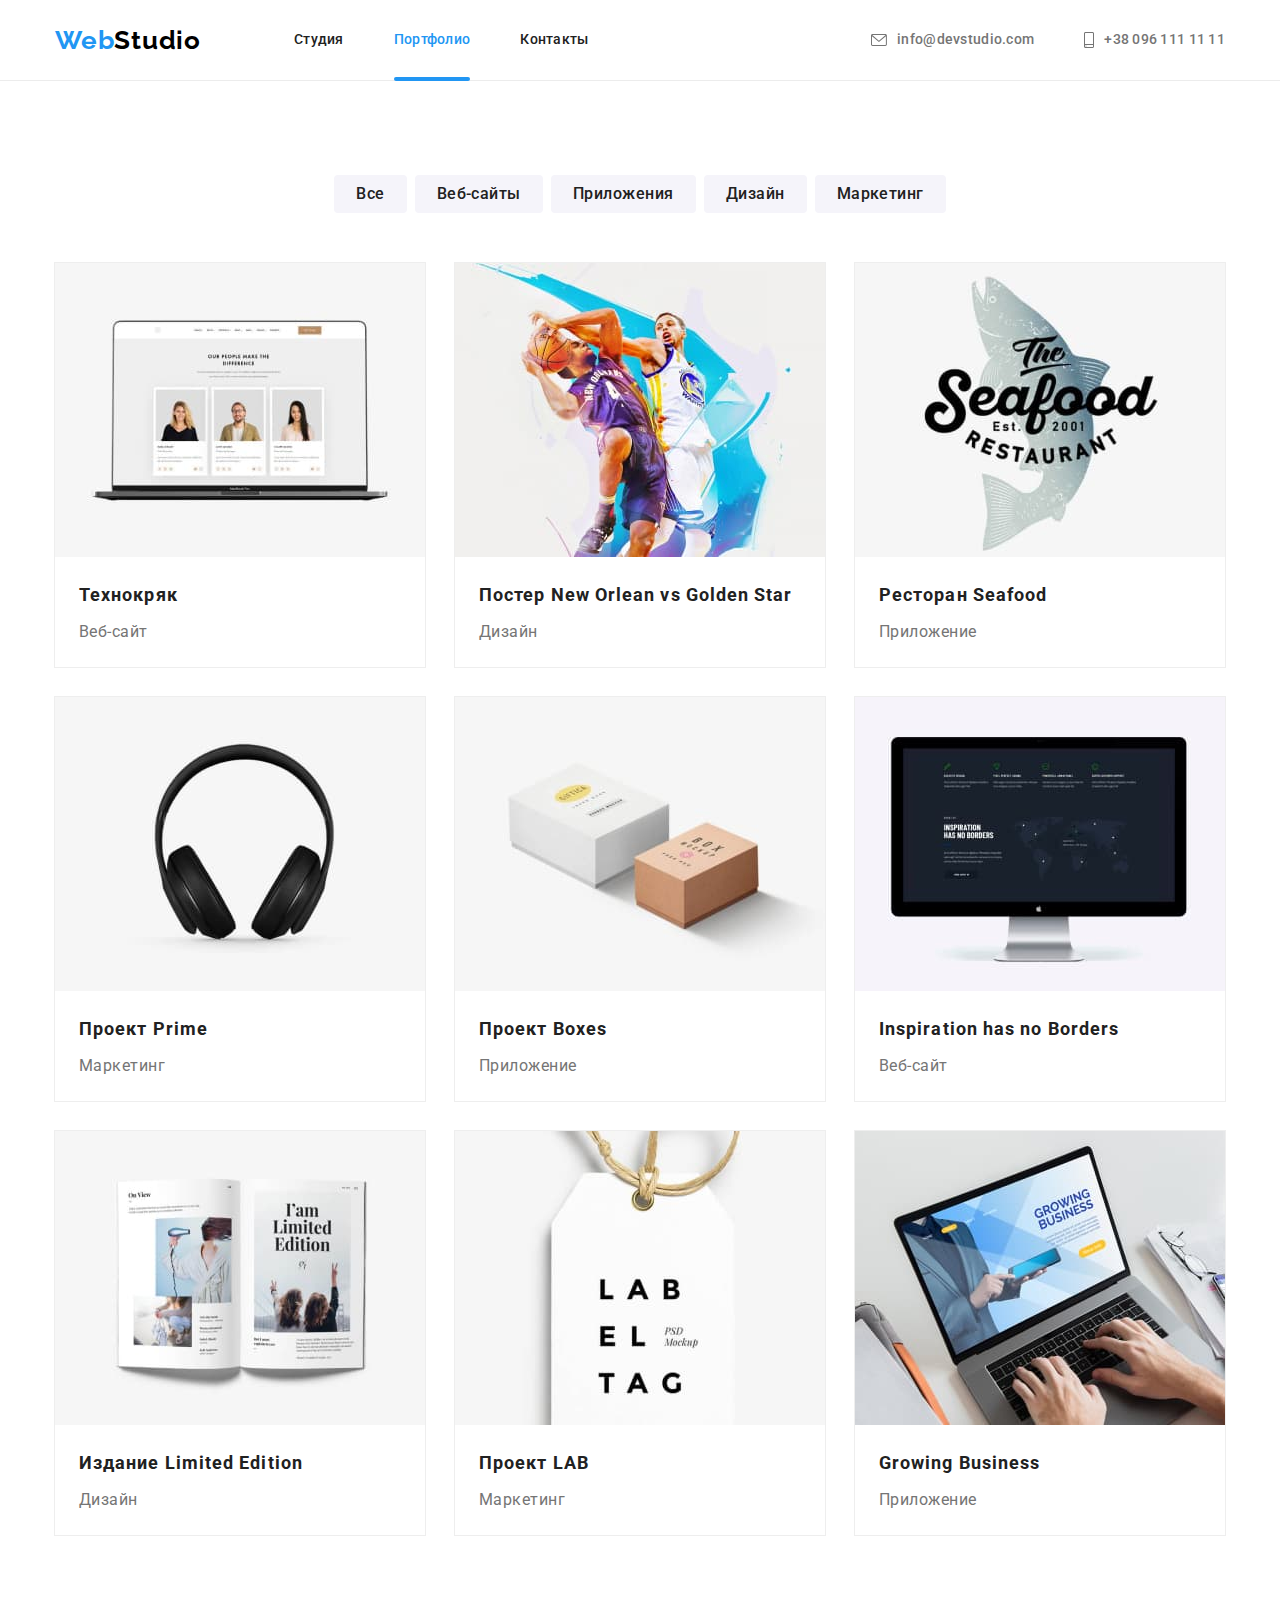
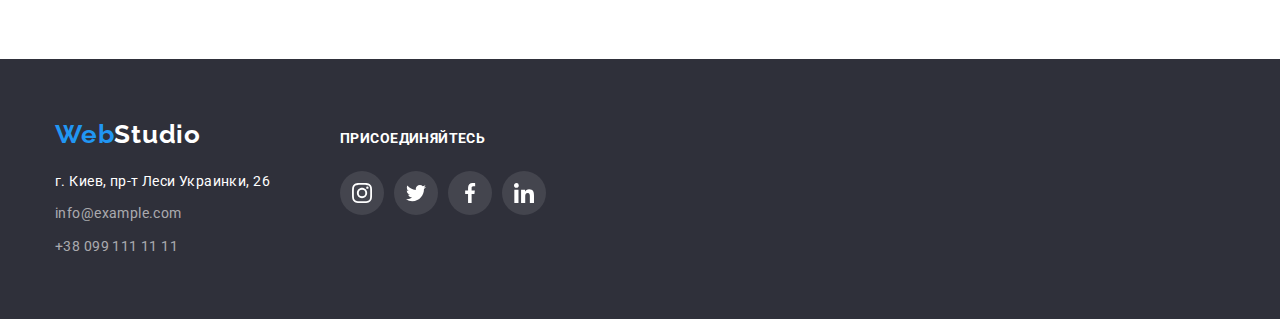
==== portfolio.html @ f5978f8e "add files from previous home-work" ====
<!DOCTYPE html>
<html lang="ru">
<head>
    <meta charset="UTF-8">
    <meta http-equiv="X-UA-Compatible" content="IE=edge">
    <meta name="viewport" content="width=device-width, initial-scale=1.0">
    <title>Портфолио</title>
    <link rel="preconnect" href="https://fonts.googleapis.com">
    <link rel="preconnect" href="https://fonts.gstatic.com" crossorigin>
    <link href="https://fonts.googleapis.com/css2?family=Raleway:wght@700&family=Roboto:wght@400;500;700;900&display=swap"
        rel="stylesheet">
    <link rel="stylesheet" href="https://cdnjs.cloudflare.com/ajax/libs/modern-normalize/1.1.0/modern-normalize.css"
        integrity="sha512-Y0MM+V6ymRKN2zStTqzQ227DWhhp4Mzdo6gnlRnuaNCbc+YN/ZH0sBCLTM4M0oSy9c9VKiCvd4Jk44aCLrNS5Q=="
        crossorigin="anonymous" referrerpolicy="no-referrer" />
    <link rel="stylesheet" href="./css/styles.css" />
</head>
<body>
    <!--Шапка документа-->
    <header class="header">
        <div class="container container-header">
            <nav class="header-nav">
                <a lang=en class="link header-logo" href="/"> <span class="web-logo">Web</span>Studio</a>
                <ul class="list site-nav-list">
                    <li class="item header-item"><a class="link header-link"
                            href="./index.html">Студия</a></li>
                    <li class="item header-item"><a class="link header-link header-link-active" href="./portfolio.html">Портфолио</a></li>
                    <li class="item header-item"><a class="link header-link" href="#contacts">Контакты</a></li>
                </ul>
            </nav>
            <a class="link link-contacts-header" href="mailto:info@devstudio.com">
                <svg class="contacts-header-icon" width="16" height="12">
                    <use href="./images/icons.svg#icon-envelope">
                    </use>
                </svg>
                info@devstudio.com</a>
            <a class="link link-contacts-header" href="tel:+380961111111 ">
                <svg class="contacts-header-icon" width="10" height="16">
                    <use href="./images/icons.svg#icon-smartphone">
                    </use>
                </svg>
                +38 096 111 11 11</a>
        </div>
    </header>
    <!--Портфолио-->
    <main>
        <section class="section portfolio">
            <div class="container">
                <h1 class="visually-hidden">Портфолио</h1>
                <ul class="list portfolio-filter-list">
                    <li class="item item-portfolio-btn">
                        <button type="button" class="btn portfolio-btn-filter">
                            Все
                        </button>
                    </li>
                    <li class="item item-portfolio-btn">
                        <button type="button" class="btn portfolio-btn-filter">
                            Веб-сайты
                        </button>
                    </li>
                    <li class="item item-portfolio-btn">
                        <button type="button" class="btn portfolio-btn-filter">
                            Приложения
                        </button>
                    </li>
                    <li class="item item-portfolio-btn">
                        <button type="button" class="btn portfolio-btn-filter">
                            Дизайн
                        </button>
                    </li>
                    <li class="item item-portfolio-btn">
                        <button type="button" class="btn portfolio-btn-filter">
                            Маркетинг
                        </button>
                    </li>
                </ul>
                <ul class="list portfolio-content-list">
                    <li class="item portfolio-content-item">
                        <a class="link portfolio-content-link" href="#">
                            <div class="portfolio-content-wrapper">
                                <img src="./images/technokryak.jpg" alt="веб-сайт Технокряк" width="370" class="portfolio-img">
                                <p class="portfolio-content-text">
                                    Технокряк это современная площадка распространения коронавируса. Компании используют эту платформу для цифрового
                                    шпионажа и атак на защищённые сервера конкурентов.
                                </p>
                            </div>
                            <h3 class="portfolio-content-title">Технокряк</h3>
                            <p class="portfolio-content-type">Веб-сайт</p>
                        </a>
                    </li>
                    <li class="item portfolio-content-item">
                        <a class="link portfolio-content-link" href="#">
                            <div class="portfolio-content-wrapper">
                                <img src="./images/poster-new-orlean-vs-golden-star.jpg"
                                    alt="борьба за мяч игроков Нового Орлеана И Голден Стар" width='370' class="portfolio-img">
                                <p class="portfolio-content-text">
                                    Lorem ipsum dolor sit amet consectetur adipisicing elit. Magni ex, enim asperiores voluptate nam modi optio ratione eaque!
                                   </p>
                            </div>
                            <h3 class="portfolio-content-title">Постер New Orlean vs Golden Star</h3>
                            <p class="portfolio-content-type">Дизайн</p>
                        </a>
                    </li>
                    <li class="item portfolio-content-item">
                        <a class="link portfolio-content-link" href="#">
                            <div class="portfolio-content-wrapper">
                                <img src="./images/seafood-restoraunt.jpg" alt="Лого ресторана" width='370' class="portfolio-img">
                                <p class="portfolio-content-text">
                                    Lorem ipsum dolor sit amet consectetur adipisicing elit. Facilis laborum earum nam odit molestias in corrupti numquam suscipit?
                                </p>
                            </div>
                            <h3 class="portfolio-content-title">Ресторан Seafood</h3>
                            <p class="portfolio-content-type">Приложение</p>
                        </a>
                    </li>
                    <li class="item portfolio-content-item">
                        <a class="link portfolio-content-link" href="#">
                            <div class="portfolio-content-wrapper">
                                <img src="./images/project-prime.jpg" alt="Наушники" width='370' class="portfolio-img">
                                <p class="portfolio-content-text">
                                    Lorem ipsum dolor sit amet, consectetur adipisicing elit. Sapiente laudantium eius magnam itaque deleniti hic, iure vero similique?
                                </p>
                            </div>
                            <h3 class="portfolio-content-title">Проект Prime</h3>
                            <p class="portfolio-content-type">Маркетинг</p>
                        </a>
                    </li>
                    <li class="item portfolio-content-item">
                        <a class="link portfolio-content-link" href="#">
                            <div class="portfolio-content-wrapper">
                                <img src="./images/project-boxes.jpg" alt="Две коробки" width='370' class="portfolio-img">
                                <p class="portfolio-content-text">
                                    Lorem ipsum dolor sit amet, consectetur adipisicing elit. Sapiente laudantium eius magnam itaque deleniti hic, iure vero similique?
                                </p>
                            </div>
                            <h3 class="portfolio-content-title">Проект Boxes</h3>
                            <p class="portfolio-content-type">Приложение</p>
                        </a>
                    </li>
                    <li class="item portfolio-content-item">
                        <a class="link portfolio-content-link" href="#">
                            <div class="portfolio-content-wrapper">
                                <img src="./images/inspiration-has-no-borders.jpg" alt="Монитор с открытой страницей сайта" width='370' class="portfolio-img">
                                <p class="portfolio-content-text">
                                    Lorem ipsum dolor sit amet, consectetur adipisicing elit. Sapiente laudantium eius magnam itaque deleniti hic, iure vero similique?
                                </p>
                            </div>
                            <h3 class="portfolio-content-title">Inspiration has no Borders</h3>
                            <p class="portfolio-content-type">Веб-сайт</p>
                        </a>
                    </li>
                    <li class="item portfolio-content-item">
                        <a class="link portfolio-content-link" href="#">
                            <div class="portfolio-content-wrapper">
                                <img src="./images/limited-edition.jpg" alt="Дизайн журнала" width='370' class="portfolio-img">
                                <p class="portfolio-content-text">
                                    Lorem ipsum dolor sit amet, consectetur adipisicing elit. Sapiente laudantium eius magnam itaque deleniti hic, iure vero similique?
                                </p>
                            </div>
                            <h3 class="portfolio-content-title">Издание Limited Edition</h3>
                            <p class="portfolio-content-type">Дизайн</p>
                        </a>
                    </li>
                    <li class="item portfolio-content-item">
                        <a class="link portfolio-content-link" href="#">
                            <div class="portfolio-content-wrapper">
                                <img src="./images/project-lab.jpg" alt="Ярлык" width='370' class="portfolio-img">
                                <p class="portfolio-content-text">
                                    Lorem ipsum dolor sit amet, consectetur adipisicing elit. Sapiente laudantium eius magnam itaque deleniti hic, iure vero similique?
                                </p>
                            </div>
                            <h3 class="portfolio-content-title">Проект LAB</h3>
                            <p class="portfolio-content-type">Маркетинг</p>
                        </a>
                    </li>
                    <li class="item portfolio-content-item">
                        <a class="link portfolio-content-link" href="#">
                            <div class="portfolio-content-wrapper">
                                <img src="./images/growing-business.jpg" alt="Работа в приложении" width='370' class="portfolio-img">
                                <p class="portfolio-content-text">
                                    Lorem ipsum dolor sit amet, consectetur adipisicing elit. Sapiente laudantium eius magnam itaque deleniti hic, iure vero similique?
                                </p>
                            </div>
                            <h3 class="portfolio-content-title">Growing Business</h3>
                            <p class="portfolio-content-type">Приложение</p>
                        </a>
                    </li>
                </ul>
            </div>
        </section>
    </main>
    <!--Футер-->
    <footer id="contacts" class="footer">
        <div class="container footer-container">
            <div>
                <a class="link footer-logo" href="/" lang=en><span class="web-logo">Web</span>Studio</a>
                <address class="footer-address">
                    <a class="link link-address-footer" href="https://goo.gl/maps/L61B1R2VTf1F4Kwa7" target="_blank"
                        rel="noopener noreferrer">г. Киев, пр-т Леси Украинки, 26</a>
                    <a class="link link-contacts-footer" href="mailto:info@example.com">info@example.com</a>
                    <a class="link link-contacts-footer" href="tel:+380991111111">+38 099 111 11 11</a>
                </address>
            </div>
            <div class="join-us">
                <p class="join-us-title">Присоединяйтесь</p>
                <ul class="list footer-social-list">
                    <li class="item footer-social-item">
                        <a class="footer-social-link" href="https://www.instagram.com/" target="_blank"
                            rel="noopener noreferrer">
                            <svg class="footer-social-icon" width="20" height="20">
                                <use href="images/icons.svg#icon-instagram"></use>
                            </svg>
                        </a>
                    </li>
                    <li class="item footer-social-item">
                        <a class="footer-social-link" href="https://twitter.com/" target="_blank" rel="noopener noreferrer">
                            <svg class="footer-social-icon" width="20" height="20">
                                <use href="images/icons.svg#icon-twitter"></use>
                            </svg>
                        </a>
                    </li>
                    <li class="item footer-social-item">
                        <a class="footer-social-link" href="https://www.facebook.com/" target="_blank"
                            rel="noopener noreferrer">
                            <svg class="footer-social-icon" width="20" height="20">
                                <use href="images/icons.svg#icon-facebook"></use>
                            </svg>
                        </a>
                    </li>
                    <li class="item footer-social-item">
                        <a class="footer-social-link" href="https://www.linkedin.com/" target="_blank"
                            rel="noopener noreferrer">
                            <svg class="footer-social-icon" width="20" height="20">
                                <use href="images/icons.svg#icon-linkedin"></use>
                            </svg>
                        </a>
                    </li>
                </ul>
            </div>
        </div>
    </footer>
</body>
</html>
---- css/styles.css ----
:root {
  --main-color: #212121;
  --background-color-main: #ffffff;
  --background-color-hero: #2f303a;
  --background-color-footer: #2f303a;
  --background-color-team: #f5f4fa;
  --btn-color-one: #2196f3;
  --btn-color-two: #f5f4fa;
  --active-page-color: #2196f3;
  --logo-color-one: #000000;
  --logo-color-two: #2196f3;
  --logo-color-three: #ffffff;
  --contact-header-color: #757575;
  --paragraph-color: #757575;
  --what-we-do-text-color: #ffffff;
  --portfolio-content-text: #ffffff;
  --accent-color-one: #188ce8;
  --accent-color-two: #2196f3;
  --h1-color: #ffffff;
  --contact-footer-color: rgba(255, 255, 255, 0.6);
  --address-footer-color: #ffffff;
  --button-text-color: #ffffff;
  --button-accent-bckgrnd: #188ce8;
  --icon-color-one: #afb1b8;
  --icon-color-two: #ffffff;
}

.container {
  width: 1200px;
  margin: 0 auto;
  padding-left: 15px;
  padding-right: 15px;
}
.link {
  text-decoration: none;
}
.visually-hidden {
  position: absolute;
  width: 1px;
  height: 1px;
  margin: -1px;
  padding: 0;
  overflow: hidden;
  border: 0;
  clip: rect(0 0 0 0);
}
h1,
h2,
h3,
h4,
h5,
h6,
p {
  margin: 0;
}
ul,
ol {
  list-style: none;
  margin: 0;
  padding: 0;
}
img {
  display: block;
}
.btn {
  cursor: pointer;
}
body {
  font-family: "Roboto", sans-serif;
  color: var(--main-color);
}
.section {
  padding-top: 94px;
  padding-bottom: 94px;
}

/* a:visited {
  text-decoration: none;
} */
/* --------------------------------------------STUDIO PAGE-------------------------------------- */
/* -------HEADER---------- */
.header {
  background-color: var(--background-color-main);
  border-bottom: 1px solid #ececec;
}
.container-header {
  display: flex;
  align-items: center;
}
.header-nav {
  display: flex;
  align-items: center;
}
.header-logo {
  font-family: "Raleway", sans-serif;
  font-weight: 700;
  font-size: 26px;
  line-height: 1.19;
  letter-spacing: 0.03em;
  color: var(--logo-color-one);
}
.web-logo {
  color: var(--logo-color-two);
}
.site-nav-list {
  display: flex;
  margin-left: 93px;
}
.site-nav-list .item:not(:last-child) {
  margin-right: 50px;
}
.header-link {
  padding: 32px 0;
  display: block;
  font-weight: 500;
  font-size: 14px;
  line-height: 1.14;
  letter-spacing: 0.02em;
  color: var(--main-color);
  transition: color 250ms cubic-bezier(0.4, 0, 0.2, 1);
}
.header-link:hover {
  color: var(--accent-color-one);
}
.header-link:focus {
  color: var(--accent-color-one);
}
.header-link-active {
  position: relative;
  color: var(--active-page-color);
}
.header-link-active::after {
  content: "";
  position: absolute;
  bottom: -1px;
  left: 0;
  width: 100%;
  height: 4px;
  border-radius: 2px;
  background-color: var(--active-page-color);
}
.link-contacts-header {
  display: inline-flex;
  align-items: center;
  font-weight: 500;
  font-size: 14px;
  line-height: 1.14;
  letter-spacing: 0.02em;
  color: var(--contact-header-color);
  margin-left: auto;
  transition: color 250ms cubic-bezier(0.4, 0, 0.2, 1);
}

.contacts-header-icon {
  margin-right: 10px;
  fill: var(--contact-header-color);
  transition: fill 250ms cubic-bezier(0.4, 0, 0.2, 1);
}
.link-contacts-header + .link-contacts-header {
  margin-left: 50px;
}
.link-contacts-header:hover,
.link-contacts-header:focus {
  color: var(--accent-color-two);
}

.link-contacts-header:hover .contacts-header-icon,
.link-contacts-header:focus .contacts-header-icon {
  fill: var(--accent-color-two);
}

/* ------HERO------- */
.hero {
  margin: 0 auto;
  padding-top: 200px;
  padding-bottom: 200px;
  max-width: 1600px;
  background-color: var(--background-color-hero);
  background-image: linear-gradient(
      to right,
      rgba(47, 48, 58, 0.4),
      rgba(47, 48, 58, 0.4)
    ),
    url(../images/hero.jpg);
  background-size: cover;
  background-repeat: no-repeat;
  background-position: center;
  text-align: center;
}
.hero-h1 {
  margin: 0 auto 30px;
  width: 696px;
  font-weight: 900;
  font-size: 44px;
  line-height: 1.36;
  letter-spacing: 0.06em;
  text-transform: uppercase;
  color: var(--h1-color);
}
.hero-btn {
  padding: 10px 32px;
  min-width: 200px;
  min-height: 50px;
  background: var(--btn-color-one);
  font-family: inherit;
  font-weight: 700;
  font-size: 16px;
  line-height: 1.87;
  color: var(--button-text-color);
  letter-spacing: 0.06em;
  box-shadow: 0px 4px 4px rgba(0, 0, 0, 0.15);
  border-radius: 4px;
  border-style: none;
  transition: background-color 250ms cubic-bezier(0.4, 0, 0.2, 1);
}
.hero-btn:hover {
  background-color: var(--button-accent-bckgrnd);
}
.hero-btn:focus {
  background-color: var(--button-accent-bckgrnd);
}
/* -------ADVANTAGES------- */
.advantages-list {
  display: flex;
  flex-wrap: wrap;
}
.advantages-item {
  width: 270px;
  margin-right: 30px;
}
.advantages-item:nth-child(4n) {
  margin-right: 0;
}
.icon-container {
  display: flex;
  align-items: center;
  justify-content: center;
  height: 120px;
  margin-bottom: 30px;
  background-color: var(--background-color-team);
  border-radius: 4px;
}
.advantages-title {
  margin-bottom: 10px;
  font-size: 14px;
  line-height: 1.14;
  letter-spacing: 0.03em;
  text-transform: uppercase;
}
.advantages-paragraph {
  font-size: 14px;
  line-height: 1.71;
  letter-spacing: 0.03em;
  color: var(--paragraph-color);
}
/* -------WHAT WE DO LIST------- */
.what-we-do {
  padding-top: 0;
  background-color: var(--background-color-main);
}
.what-we-do-title {
  margin-bottom: 50px;
  font-size: 36px;
  line-height: 1.17;
  text-align: center;
  letter-spacing: 0.03em;
}
.what-we-do-list {
  display: flex;
  flex-wrap: wrap;
}
.what-we-do-item {
  position: relative;
  margin-right: 30px;
}
.what-we-do-item:nth-child(3n) {
  margin-right: 0;
}
.what-we-do-text {
  position: absolute;
  bottom: 0;
  left: 0;
  width: 100%;
  padding-top: 27px;
  padding-bottom: 27px;
  background-color: rgba(47, 48, 58, 0.8);

  font-weight: 700;
  font-size: 14px;
  line-height: 1.14;
  text-align: center;
  letter-spacing: 0.03em;
  text-transform: uppercase;
  color: var(--what-we-do-text-color);
}
/* -------TEAM SQUAD------- */
.our-team {
  background-color: #f5f4fa;
}
.our-team-title {
  margin-bottom: 50px;
  font-size: 36px;
  line-height: 1.17;
  text-align: center;
  letter-spacing: 0.03em;
}
.our-team-list {
  display: flex;
  flex-wrap: wrap;
  margin: 0 auto;
}
.our-team-item {
  width: 270px;
  margin-right: 30px;

  background-color: var(--background-color-main);
  box-shadow: 0px 1px 3px rgba(0, 0, 0, 0.12), 0px 1px 1px rgba(0, 0, 0, 0.14),
    0px 2px 1px rgba(0, 0, 0, 0.2);
  border-radius: 0px 0px 4px 4px;
}
.our-team-item:nth-child(4n) {
  margin-right: 0;
}
.our-team-member-name {
  margin: 30px auto 10px;
  font-weight: 500;
  font-size: 16px;
  line-height: 1.19;
  text-align: center;
  letter-spacing: 0.03em;
}
.our-team-member-profession {
  font-size: 16px;
  line-height: 1.19;
  text-align: center;
  letter-spacing: 0.03em;
  color: var(--paragraph-color);
}
.team-social-list {
  display: flex;
  justify-content: center;
  margin-top: 16px;
  margin-left: auto;
  margin-right: auto;
  margin-bottom: 30px;
}
.team-social-item + .team-social-item {
  margin-left: 10px;
}
.team-social-link {
  width: 44px;
  height: 44px;
  display: flex;
  justify-content: center;
  align-items: center;
  border-radius: 50%;
  transition: background-color 250ms cubic-bezier(0.4, 0, 0.2, 1);
}
.team-social-icon {
  fill: var(--icon-color-one);
  transition: fill 250ms cubic-bezier(0.4, 0, 0.2, 1);
}
.team-social-link:focus,
.team-social-link:hover {
  background-color: var(--accent-color-two);
}
.team-social-link:focus .team-social-icon,
.team-social-link:hover .team-social-icon {
  fill: #ffffff;
}
/* ------CLIENTS----- */
.clients-title {
  font-size: 36px;
  line-height: 1.17;
  text-align: center;
  letter-spacing: 0.03em;
  margin-bottom: 50px;
}

.clients-list {
  display: flex;
  flex-wrap: wrap;
  margin-top: 50px;
}
.clients-item {
  display: flex;
  justify-content: center;
  align-items: center;
  width: calc(100% / 6 - (30px - 30px / 6));
  min-height: 92px;
  margin-right: 30px;
  margin-bottom: 30px;
}
.clients-item:nth-child(6n) {
  margin-right: 0;
}
.clients-item:nth-last-child(-n + 6) {
  margin-bottom: 0;
}
.clients-link {
  width: 100%;
  min-height: 100%;
  display: flex;
  justify-content: center;
  align-items: center;
  outline: 1px solid var(--icon-color-one);
  border-radius: 4px;
  transition: outline 250ms cubic-bezier(0.4, 0, 0.2, 1);
}
.clients-icon {
  fill: var(--icon-color-one);
  transition: fill 250ms cubic-bezier(0.4, 0, 0.2, 1);
}
.clients-link:focus,
.clients-link:hover {
  outline: 1px solid var(--accent-color-two);
}
.clients-link:focus .clients-icon,
.clients-link:hover .clients-icon {
  fill: var(--accent-color-two);
}
/* ----------FOOTER------------ */
.footer {
  background-color: var(--background-color-footer);
  padding: 60px 0;
}
.footer-container {
  display: flex;
  align-items: baseline;
}
.footer-logo {
  display: block;
  margin-bottom: 20px;
  font-family: "Raleway", sans-serif;
  font-weight: 700;
  font-size: 26px;
  line-height: 1.19;
  letter-spacing: 0.03em;
  color: var(--logo-color-three);
}
.footer-address .link:not(:last-child) {
  margin-bottom: 9px;
}
.link-address-footer {
  display: block;
  font-family: "Roboto", sans-serif;
  font-style: normal;
  font-size: 14px;
  line-height: 1.71;
  letter-spacing: 0.03em;
  color: var(--address-footer-color);
  transition: color 250ms cubic-bezier(0.4, 0, 0.2, 1);
}
.link-contacts-footer {
  display: block;
  font-family: "Roboto", sans-serif;
  font-style: normal;
  font-size: 14px;
  line-height: 1.71;
  letter-spacing: 0.03em;
  color: var(--contact-footer-color);
  transition: color 250ms cubic-bezier(0.4, 0, 0.2, 1);
}
.link-contacts-footer:hover,
.link-address-footer:hover {
  color: var(--accent-color-two);
}
.link-contacts-footer:focus,
.link-address-footer:focus {
  color: var(--accent-color-two);
}
.join-us {
  margin-left: 70px;
}
.join-us-title {
  margin-bottom: 20px;
  font-weight: bold;
  font-size: 14px;
  line-height: 1.71;
  letter-spacing: 0.03em;
  text-transform: uppercase;
  color: var(--h1-color);
}
.footer-social-list {
  display: flex;
  justify-content: center;
  margin-left: auto;
  margin-right: auto;
}
.footer-social-item + .footer-social-item {
  margin-left: 10px;
}
.footer-social-link {
  width: 44px;
  height: 44px;
  display: flex;
  justify-content: center;
  align-items: center;
  border-radius: 50%;
  background-color: rgba(255, 255, 255, 0.1);
  transition: background-color 250ms cubic-bezier(0.4, 0, 0.2, 1);
}
.footer-social-icon {
  fill: var(--icon-color-two);
}
.footer-social-link:focus,
.footer-social-link:hover {
  background-color: var(--accent-color-two);
}
/* ------------BACKDROP---------- */
.backdrop {
  position: fixed;
  top: 0;
  width: 100vw;
  height: 100vh;
  background-color: rgba(0, 0, 0, 0.2);
  transition: opacity 1000ms cubic-bezier(0.25, 0.57, 0.63, 0.92),
    visibility 1000ms cubic-bezier(0.25, 0.57, 0.63, 0.92);
}

.backdrop.is-hidden .modal {
  transform: translate(-50%, -50%) scale(0.2) rotate(0deg);
}
.modal {
  position: absolute;
  top: 50%;
  left: 50%;
  transform: translate(-50%, -50%) scale(1) rotate(360deg);
  width: 528px;
  min-height: 581px;
  background-color: var(--background-color-main);
  box-shadow: 0px 1px 3px rgba(0, 0, 0, 0.12), 0px 1px 1px rgba(0, 0, 0, 0.14),
    0px 2px 1px rgba(0, 0, 0, 0.2);
  border-radius: 4px;
  transition: transform 1000ms cubic-bezier(0.25, 0.57, 0.63, 0.92);
}
.close-button {
  position: absolute;
  top: 8px;
  right: 8px;
  display: flex;
  align-items: center;
  justify-content: center;
  width: 30px;
  height: 30px;
  border-radius: 50%;
  background: #ffffff;
  border: 1px solid rgba(0, 0, 0, 0.1);
  cursor: pointer;
}
.close-icon {
  fill: #000000;
}
.is-hidden {
  opacity: 0;
  visibility: hidden;
  pointer-events: none;
}

/* ------------------------------PORTFOLIO PAGE---------------------------------*/
.portfolio {
  background-color: var(--background-color-main);
}
.portfolio-filter-list {
  margin-bottom: 50px;
  display: flex;
  flex-wrap: wrap;
  justify-content: center;
}
.item-portfolio-btn:not(:last-child) {
  margin-right: 8px;
}
.portfolio-btn-filter {
  padding: 6px 22px;
  background: var(--btn-color-two);
  border-color: inherit;
  border-radius: 4px;
  font-family: inherit;
  color: inherit;
  font-weight: 500;
  font-size: 16px;
  line-height: 1.62;
  text-align: center;
  letter-spacing: 0.03em;
  border-radius: 4px;
  border-style: none;
  transition: color 250ms cubic-bezier(0.4, 0, 0.2, 1),
    background-color 250ms cubic-bezier(0.4, 0, 0.2, 1),
    box-shadow 250ms cubic-bezier(0.4, 0, 0.2, 1);
}
.portfolio-btn-filter:hover,
.portfolio-btn-filter:focus {
  background-color: var(--button-accent-bckgrnd);
  color: var(--button-text-color);
  box-shadow: 0px 3px 1px rgba(0, 0, 0, 0.1), 0px 1px 2px rgba(0, 0, 0, 0.08),
    0px 2px 2px rgba(0, 0, 0, 0.12);
}

.portfolio-content-list {
  display: flex;
  flex-wrap: wrap;
}
.portfolio-content-item {
  margin-right: 30px;
  margin-bottom: 30px;
  background: var(--background-color-main);
  outline: 1px solid #eeeeee;
}
.portfolio-content-item:nth-child(3n) {
  margin-right: 0;
}
.portfolio-content-item:nth-last-child(- n + 3) {
  margin-bottom: 0;
}
.portfolio-content-link {
  display: block;
  padding-bottom: 20px;
  transition: box-shadow 250ms cubic-bezier(0.4, 0, 0.2, 1);
}
.portfolio-content-link:hover,
.portfolio-content-link:focus {
  box-shadow: 0px 1px 1px rgba(0, 0, 0, 0.12), 0px 4px 4px rgba(0, 0, 0, 0.06),
    1px 4px 6px rgba(0, 0, 0, 0.16);
}
.portfolio-content-link:hover .portfolio-content-text {
  transform: translateY(0);
}
.portfolio-content-wrapper {
  position: relative;
  overflow: hidden;
}
.portfolio-img {
  margin-bottom: 20px;
}

.portfolio-content-text {
  position: absolute;
  top: 0;
  left: 0;
  height: 100%;
  padding: 63px 24px;
  font-size: 18px;
  line-height: 1.56;
  letter-spacing: 0.03em;
  color: var(--portfolio-content-text);
  background-color: rgba(33, 150, 243, 0.9);
  transform: translateY(100%);
  transition: transform 250ms cubic-bezier(0.4, 0, 0.2, 1);
  overflow: auto;
}
.portfolio-content-title {
  font-size: 18px;
  line-height: 2;
  letter-spacing: 0.06em;
  color: var(--main-color);
  margin-bottom: 4px;
  padding: 0 24px;
}
.portfolio-content-type {
  font-size: 16px;
  line-height: 1.87;
  letter-spacing: 0.03em;
  color: var(--paragraph-color);
  padding: 0 24px;
}
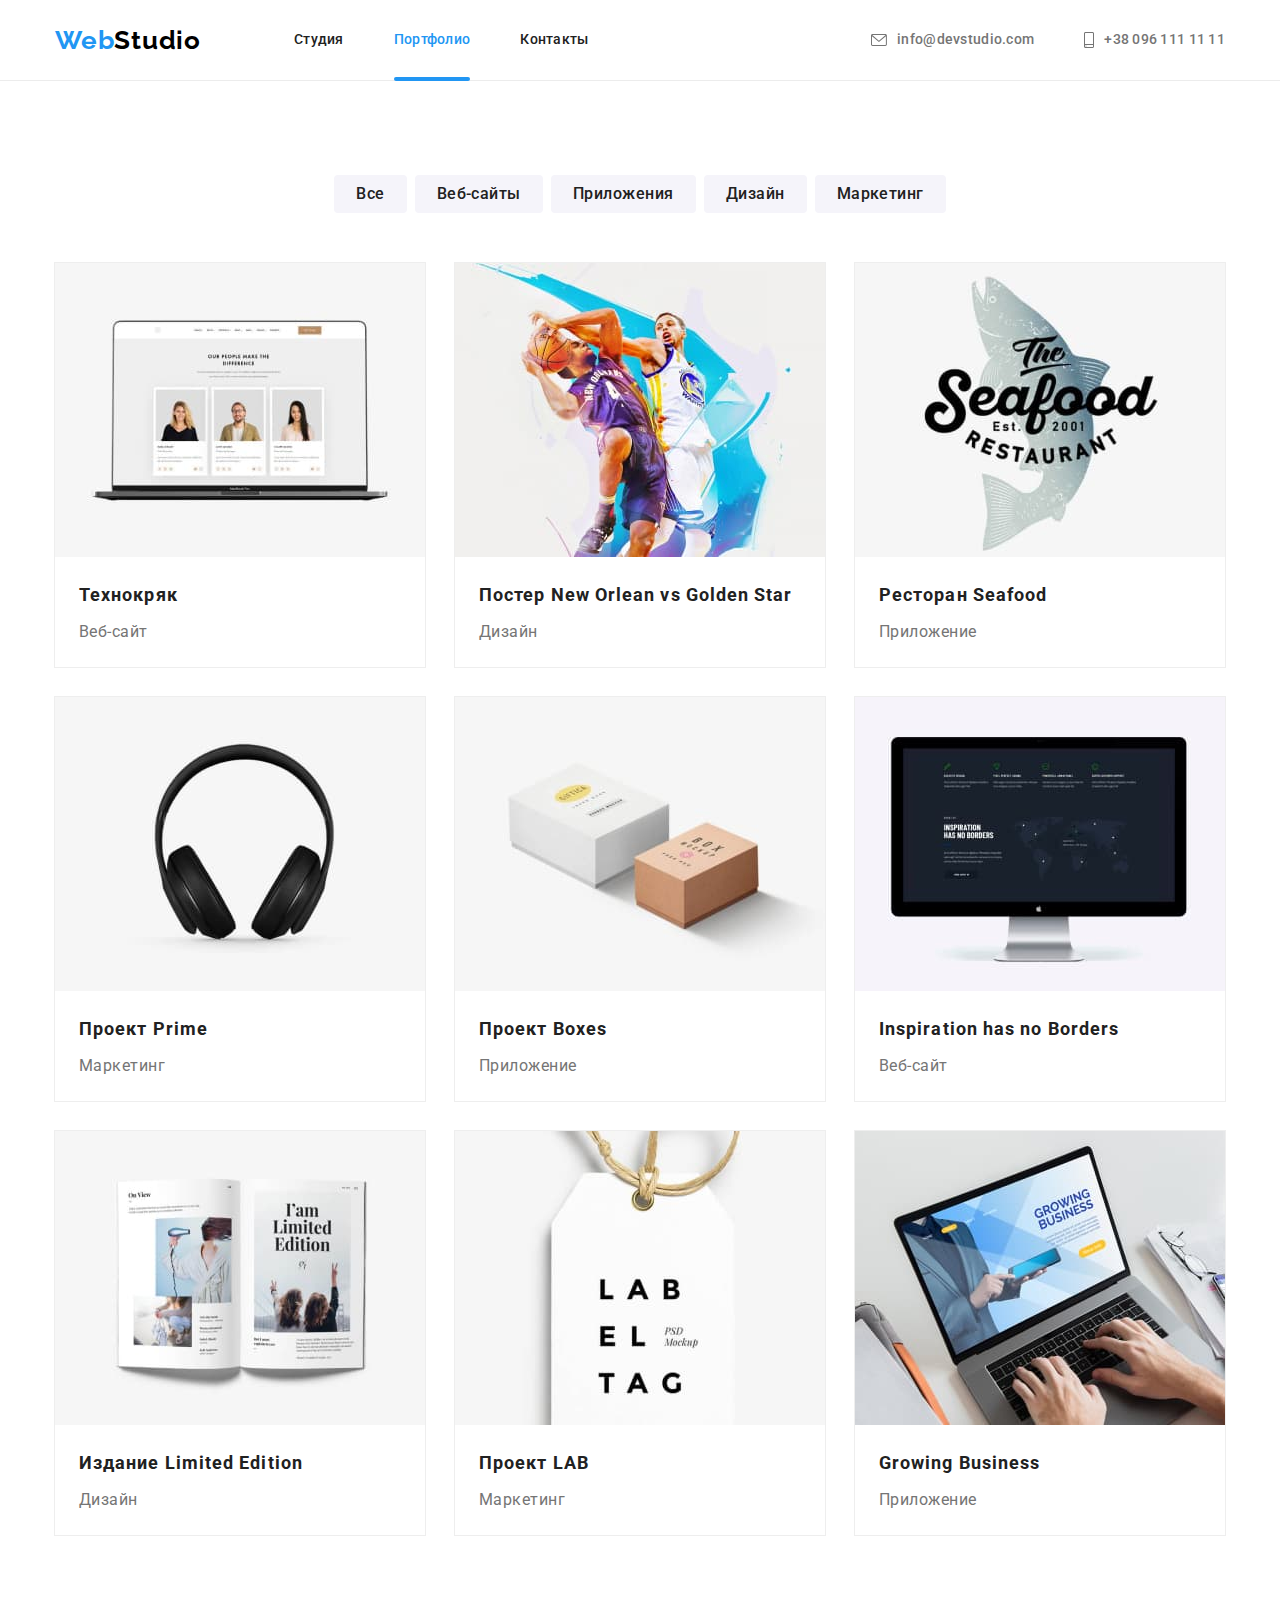
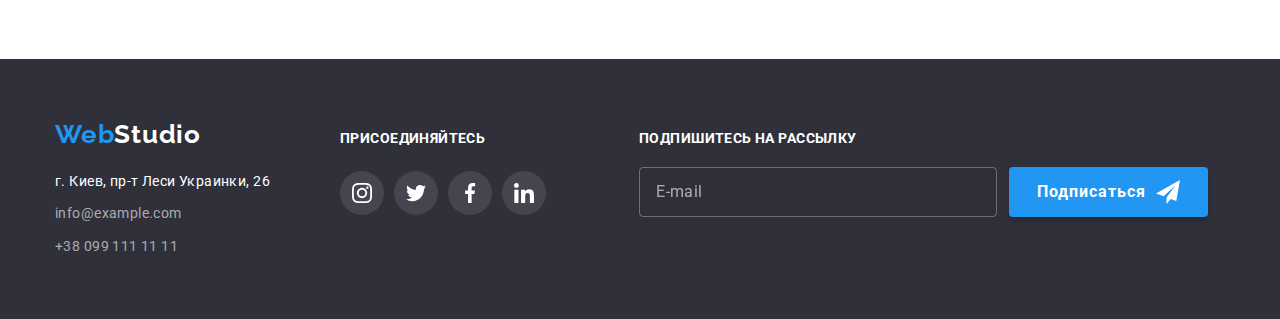
==== commit e53da5f3: "done" ====
--- a/portfolio.html
+++ b/portfolio.html
@@ -236,6 +236,22 @@
                     </li>
                 </ul>
             </div>
+            <div class="subscribe">
+                <form class="subscribe-form">
+                    <p class="subscribe-text">Подпишитесь на рассылку</p>
+                    <div class="subscribe-wrapper">
+                        <input class="subscribe-input" type="email" name="email" placeholder="E-mail">
+                        <button class="subscribe-btn" type="submit">
+                            <span class="subscribe-btn-text">
+                                Подписаться
+                            </span>
+                            <svg class="subscribe-icon" width="24" height="24">
+                                <use href="images/icons.svg#icon-send"></use>
+                            </svg>
+                        </button>
+                    </div>
+                </form>
+            </div>
         </div>
     </footer>
 </body>
--- a/css/styles.css
+++ b/css/styles.css
@@ -507,6 +507,80 @@
 .footer-social-link:hover {
   background-color: var(--accent-color-two);
 }
+.subscribe {
+  margin-left: 93px;
+}
+.subscribe-text {
+  font-weight: bold;
+  font-size: 14px;
+  line-height: 1.14;
+  letter-spacing: 0.03em;
+  text-transform: uppercase;
+  color: var(--h1-color);
+  margin-bottom: 20px;
+}
+.subscribe-wrapper {
+  display: flex;
+}
+.subscribe-input {
+  border: 1px solid rgba(255, 255, 255, 0.3);
+  filter: drop-shadow(0px 4px 4px rgba(0, 0, 0, 0.15));
+  border-radius: 4px;
+  background-color: transparent;
+  width: 358px;
+  height: 50px;
+  padding: 15px 16px;
+  outline: none;
+
+  font-size: 16px;
+  line-height: 1.25;
+  display: flex;
+  align-items: center;
+  letter-spacing: 0.03em;
+  color: var(--button-text-color);
+}
+.subscribe-input:focus {
+  border-color: var(--accent-color-two);
+}
+.subscribe-input::placeholder {
+  font-size: 16px;
+  line-height: 1.25;
+  display: flex;
+  align-items: center;
+  letter-spacing: 0.03em;
+  color: rgba(255, 255, 255, 0.6);
+}
+
+.subscribe-btn {
+  display: flex;
+  flex-wrap: wrap-reverse;
+  align-items: center;
+  text-align: center;
+  margin-left: 12px;
+  height: 50px;
+  padding: 10px 28px;
+  background-color: var(--btn-color-one);
+  box-shadow: 0px 4px 4px rgba(0, 0, 0, 0.15);
+  border-radius: 4px;
+  border-style: none;
+  transition: background-color 250ms cubic-bezier(0.4, 0, 0.2, 1);
+  cursor: pointer;
+}
+.subscribe-btn:hover,
+.subscribe-btn:focus {
+  background-color: var(--button-accent-bckgrnd);
+}
+.subscribe-btn-text {
+  font-weight: bold;
+  font-size: 16px;
+  line-height: 1.87;
+  letter-spacing: 0.06em;
+  color: var(--button-text-color);
+  margin-right: 10px;
+}
+.subscribe-icon {
+  fill: var(--icon-color-two);
+}
 /* ------------BACKDROP---------- */
 .backdrop {
   position: fixed;
@@ -528,6 +602,7 @@
   transform: translate(-50%, -50%) scale(1) rotate(360deg);
   width: 528px;
   min-height: 581px;
+  padding: 40px;
   background-color: var(--background-color-main);
   box-shadow: 0px 1px 3px rgba(0, 0, 0, 0.12), 0px 1px 1px rgba(0, 0, 0, 0.14),
     0px 2px 1px rgba(0, 0, 0, 0.2);
@@ -548,8 +623,16 @@
   border: 1px solid rgba(0, 0, 0, 0.1);
   cursor: pointer;
 }
+
+.close-button:hover .close-icon {
+  fill: var(--accent-color-two);
+}
+.close-button:focus .close-icon {
+  fill: var(--accent-color-two);
+}
 .close-icon {
   fill: #000000;
+  transition: fill 250ms cubic-bezier(0.4, 0, 0.2, 1);
 }
 .is-hidden {
   opacity: 0;
@@ -557,6 +640,169 @@
   pointer-events: none;
 }
 
+.form-head {
+  display: block;
+  margin-bottom: 12px;
+  font-size: 20px;
+  line-height: 23px;
+  text-align: center;
+  letter-spacing: 0.03em;
+}
+
+.form-field {
+  position: relative;
+  margin-bottom: 10px;
+}
+
+.form-label {
+  display: block;
+  margin-bottom: 4px;
+  font-size: 12px;
+  line-height: 1.17;
+  letter-spacing: 0.01em;
+  color: var(--paragraph-color);
+}
+
+.form-field-input {
+  width: 100%;
+  height: 40px;
+  border: 1px solid rgba(33, 33, 33, 0.2);
+  border-radius: 4px;
+  padding: 12px 12px 12px 42px;
+  cursor: pointer;
+  outline-style: none;
+  font-size: 12px;
+  line-height: 1.17;
+  letter-spacing: 0.01em;
+  color: var(--paragraph-color);
+  transition: border-color 250ms cubic-bezier(0.4, 0, 0.2, 1);
+}
+
+.form-field-input:focus {
+  border-color: var(--accent-color-two);
+}
+
+.form-field-icon {
+  position: absolute;
+  top: 50%;
+  left: 12px;
+  transform: translateY(-50%);
+  fill: #212121;
+  transition: fill 250ms cubic-bezier(0.4, 0, 0.2, 1);
+}
+
+.form-field-input:focus + .form-field-icon {
+  fill: var(--accent-color-two);
+}
+.form-comment {
+  width: 100%;
+  height: 120px;
+  padding: 12px 16px;
+  resize: none;
+  border: 1px solid rgba(33, 33, 33, 0.2);
+  box-sizing: border-box;
+  border-radius: 4px;
+  cursor: pointer;
+  outline-style: none;
+  font-size: 12px;
+  line-height: 1.17;
+  letter-spacing: 0.01em;
+  color: var(--paragraph-color);
+  transition: border-color 250ms cubic-bezier(0.4, 0, 0.2, 1);
+  margin-bottom: 20px;
+}
+.form-comment::placeholder {
+  font-size: 14px;
+  line-height: 1.14;
+  letter-spacing: 0.01em;
+  color: rgba(117, 117, 117, 0.5);
+}
+.form-comment:focus {
+  border-color: var(--accent-color-two);
+}
+.form-check {
+  margin-bottom: 30px;
+  display: flex;
+  align-items: center;
+  justify-content: center;
+}
+
+.form-check-label {
+  font-size: 14px;
+  line-height: 1.71;
+  letter-spacing: 0.03em;
+  display: flex;
+  align-items: center;
+  color: var(--paragraph-color);
+}
+
+.form-check-label > span {
+  width: 16px;
+  height: 15px;
+  border: 2px solid #2a2a2a;
+  border-radius: 2px;
+  display: flex;
+  align-items: center;
+  justify-content: center;
+  margin-right: 7px;
+  transition: background-color 250ms cubic-bezier(0.4, 0, 0.2, 1);
+}
+
+.check-icon {
+  fill: transparent;
+  transition: fill 250ms cubic-bezier(0.4, 0, 0.2, 1),
+    border 250ms cubic-bezier(0.4, 0, 0.2, 1);
+}
+
+.form-check-input:checked + .form-check-label > span {
+  border: none;
+  background-color: var(--accent-color-two);
+}
+.form-check-input:checked + .form-check-label .check-icon {
+  fill: var(--icon-color-two);
+}
+
+.form-check-label > a {
+  position: relative;
+  color: var(--accent-color-two);
+}
+
+.form-check-label > a::after {
+  content: "";
+  position: absolute;
+  bottom: 2px;
+  left: 0;
+  width: 100%;
+  height: 1px;
+  background-color: var(--accent-color-two);
+}
+
+.form-check-input {
+  margin-right: 7px;
+}
+
+.form-btn {
+  display: block;
+  margin: 0 auto;
+  padding: 10px 55px;
+  background: #2196f3;
+  box-shadow: 0px 4px 4px rgba(0, 0, 0, 0.15);
+  border-radius: 4px;
+  font-weight: bold;
+  font-size: 16px;
+  line-height: 1.87;
+  display: flex;
+  align-items: center;
+  text-align: center;
+  letter-spacing: 0.06em;
+  color: var(--button-text-color);
+  border-style: none;
+  transition: background-color 250ms cubic-bezier(0.4, 0, 0.2, 1);
+}
+.form-btn:hover,
+.form-btn:focus {
+  background-color: var(--button-accent-bckgrnd);
+}
 /* ------------------------------PORTFOLIO PAGE---------------------------------*/
 .portfolio {
   background-color: var(--background-color-main);
